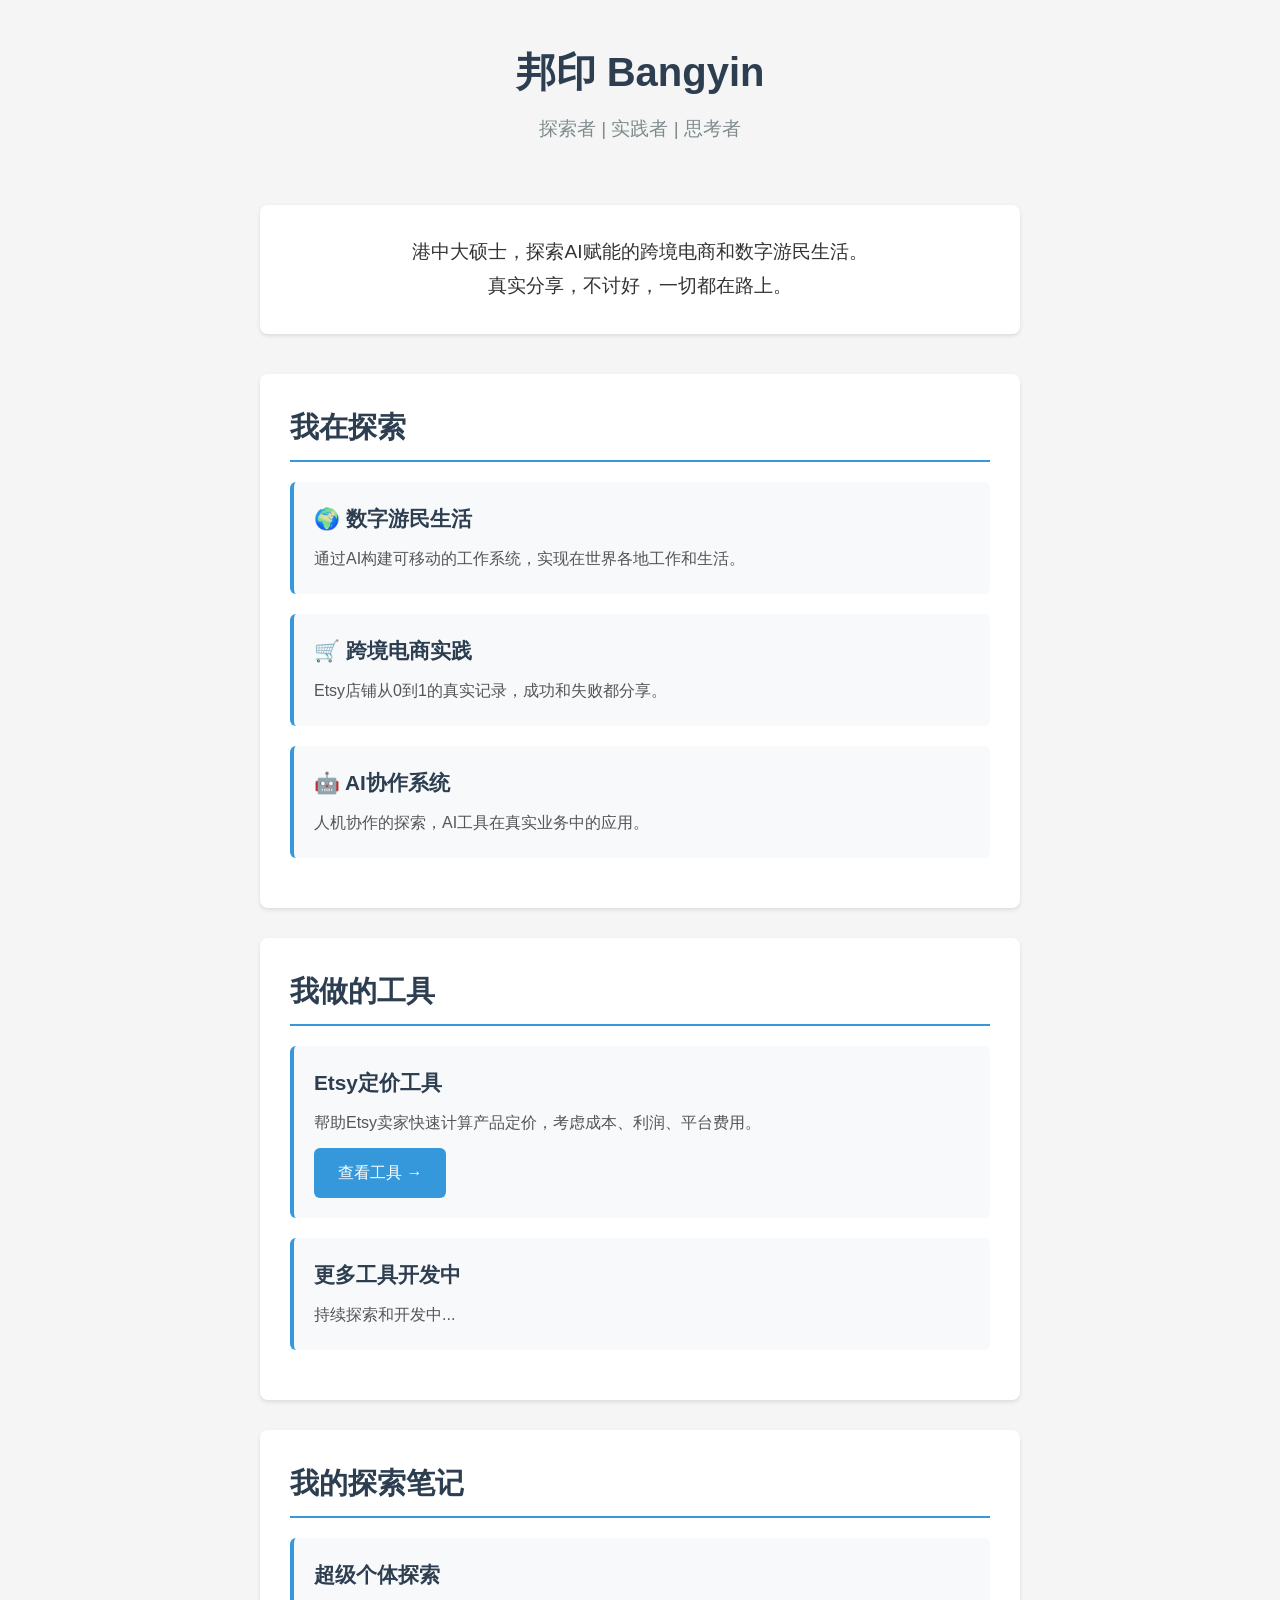
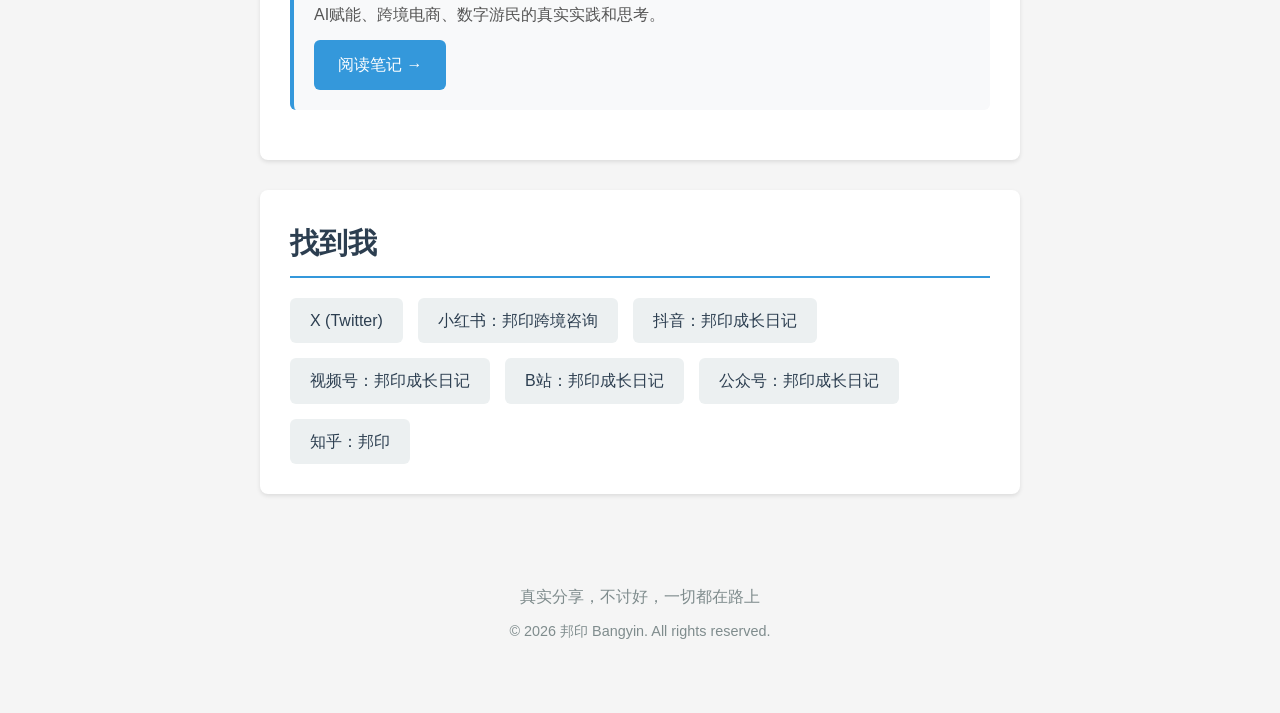
==== index.html @ 6a97afa8 "Deploy: bangyin.me website" ====
<!DOCTYPE html>
<html lang="zh-CN">
<head>
    <meta charset="UTF-8">
    <meta name="viewport" content="width=device-width, initial-scale=1.0">
    <title>邦印 Bangyin - 探索AI赋能的跨境电商和数字游民生活</title>
    <meta name="description" content="邦印，港中大硕士，探索AI赋能的跨境电商和数字游民生活。提供Etsy工具和跨境电商资源。">
    <meta name="keywords" content="邦印,邦印工具,Etsy工具,跨境电商,数字游民,AI赋能,超级个体">
    <style>
        * {
            margin: 0;
            padding: 0;
            box-sizing: border-box;
        }

        body {
            font-family: -apple-system, BlinkMacSystemFont, "Segoe UI", Roboto, "Helvetica Neue", Arial, sans-serif;
            line-height: 1.6;
            color: #333;
            background: #f5f5f5;
        }

        .container {
            max-width: 800px;
            margin: 0 auto;
            padding: 40px 20px;
        }

        header {
            text-align: center;
            margin-bottom: 60px;
        }

        h1 {
            font-size: 2.5em;
            margin-bottom: 10px;
            color: #2c3e50;
        }

        .subtitle {
            font-size: 1.2em;
            color: #7f8c8d;
            margin-bottom: 30px;
        }

        .intro {
            background: white;
            padding: 30px;
            border-radius: 8px;
            margin-bottom: 40px;
            box-shadow: 0 2px 4px rgba(0,0,0,0.1);
        }

        .section {
            background: white;
            padding: 30px;
            border-radius: 8px;
            margin-bottom: 30px;
            box-shadow: 0 2px 4px rgba(0,0,0,0.1);
        }

        h2 {
            font-size: 1.8em;
            margin-bottom: 20px;
            color: #2c3e50;
            border-bottom: 2px solid #3498db;
            padding-bottom: 10px;
        }

        .card {
            background: #f8f9fa;
            padding: 20px;
            border-radius: 6px;
            margin-bottom: 20px;
            border-left: 4px solid #3498db;
        }

        .card h3 {
            font-size: 1.3em;
            margin-bottom: 10px;
            color: #2c3e50;
        }

        .card p {
            color: #555;
            line-height: 1.8;
        }

        .btn {
            display: inline-block;
            padding: 12px 24px;
            background: #3498db;
            color: white;
            text-decoration: none;
            border-radius: 6px;
            margin-top: 10px;
            transition: background 0.3s;
        }

        .btn:hover {
            background: #2980b9;
        }

        .social-links {
            display: flex;
            flex-wrap: wrap;
            gap: 15px;
            margin-top: 20px;
        }

        .social-link {
            padding: 10px 20px;
            background: #ecf0f1;
            border-radius: 6px;
            text-decoration: none;
            color: #2c3e50;
            transition: background 0.3s;
        }

        .social-link:hover {
            background: #bdc3c7;
        }

        footer {
            text-align: center;
            margin-top: 60px;
            padding: 30px;
            color: #7f8c8d;
        }

        @media (max-width: 600px) {
            h1 {
                font-size: 2em;
            }

            .subtitle {
                font-size: 1em;
            }

            .section {
                padding: 20px;
            }
        }
    </style>
</head>
<body>
    <div class="container">
        <header>
            <h1>邦印 Bangyin</h1>
            <p class="subtitle">探索者 | 实践者 | 思考者</p>
        </header>

        <div class="intro">
            <p style="font-size: 1.2em; line-height: 1.8; text-align: center;">
                港中大硕士，探索AI赋能的跨境电商和数字游民生活。<br>
                真实分享，不讨好，一切都在路上。
            </p>
        </div>

        <section class="section">
            <h2>我在探索</h2>

            <div class="card">
                <h3>🌍 数字游民生活</h3>
                <p>通过AI构建可移动的工作系统，实现在世界各地工作和生活。</p>
            </div>

            <div class="card">
                <h3>🛒 跨境电商实践</h3>
                <p>Etsy店铺从0到1的真实记录，成功和失败都分享。</p>
            </div>

            <div class="card">
                <h3>🤖 AI协作系统</h3>
                <p>人机协作的探索，AI工具在真实业务中的应用。</p>
            </div>
        </section>

        <section class="section">
            <h2>我做的工具</h2>

            <div class="card">
                <h3>Etsy定价工具</h3>
                <p>帮助Etsy卖家快速计算产品定价，考虑成本、利润、平台费用。</p>
                <a href="/tools" class="btn">查看工具 →</a>
            </div>

            <div class="card">
                <h3>更多工具开发中</h3>
                <p>持续探索和开发中...</p>
            </div>
        </section>

        <section class="section">
            <h2>我的探索笔记</h2>

            <div class="card">
                <h3>超级个体探索</h3>
                <p>AI赋能、跨境电商、数字游民的真实实践和思考。</p>
                <a href="https://solo.bangyin.me" class="btn">阅读笔记 →</a>
            </div>
        </section>

        <section class="section">
            <h2>找到我</h2>

            <div class="social-links">
                <a href="https://x.com/richbangyin" class="social-link" target="_blank">X (Twitter)</a>
                <a href="#" class="social-link">小红书：邦印跨境咨询</a>
                <a href="#" class="social-link">抖音：邦印成长日记</a>
                <a href="#" class="social-link">视频号：邦印成长日记</a>
                <a href="#" class="social-link">B站：邦印成长日记</a>
                <a href="#" class="social-link">公众号：邦印成长日记</a>
                <a href="#" class="social-link">知乎：邦印</a>
            </div>
        </section>

        <footer>
            <p>真实分享，不讨好，一切都在路上</p>
            <p style="margin-top: 10px; font-size: 0.9em;">© 2026 邦印 Bangyin. All rights reserved.</p>
        </footer>
    </div>
</body>
</html>
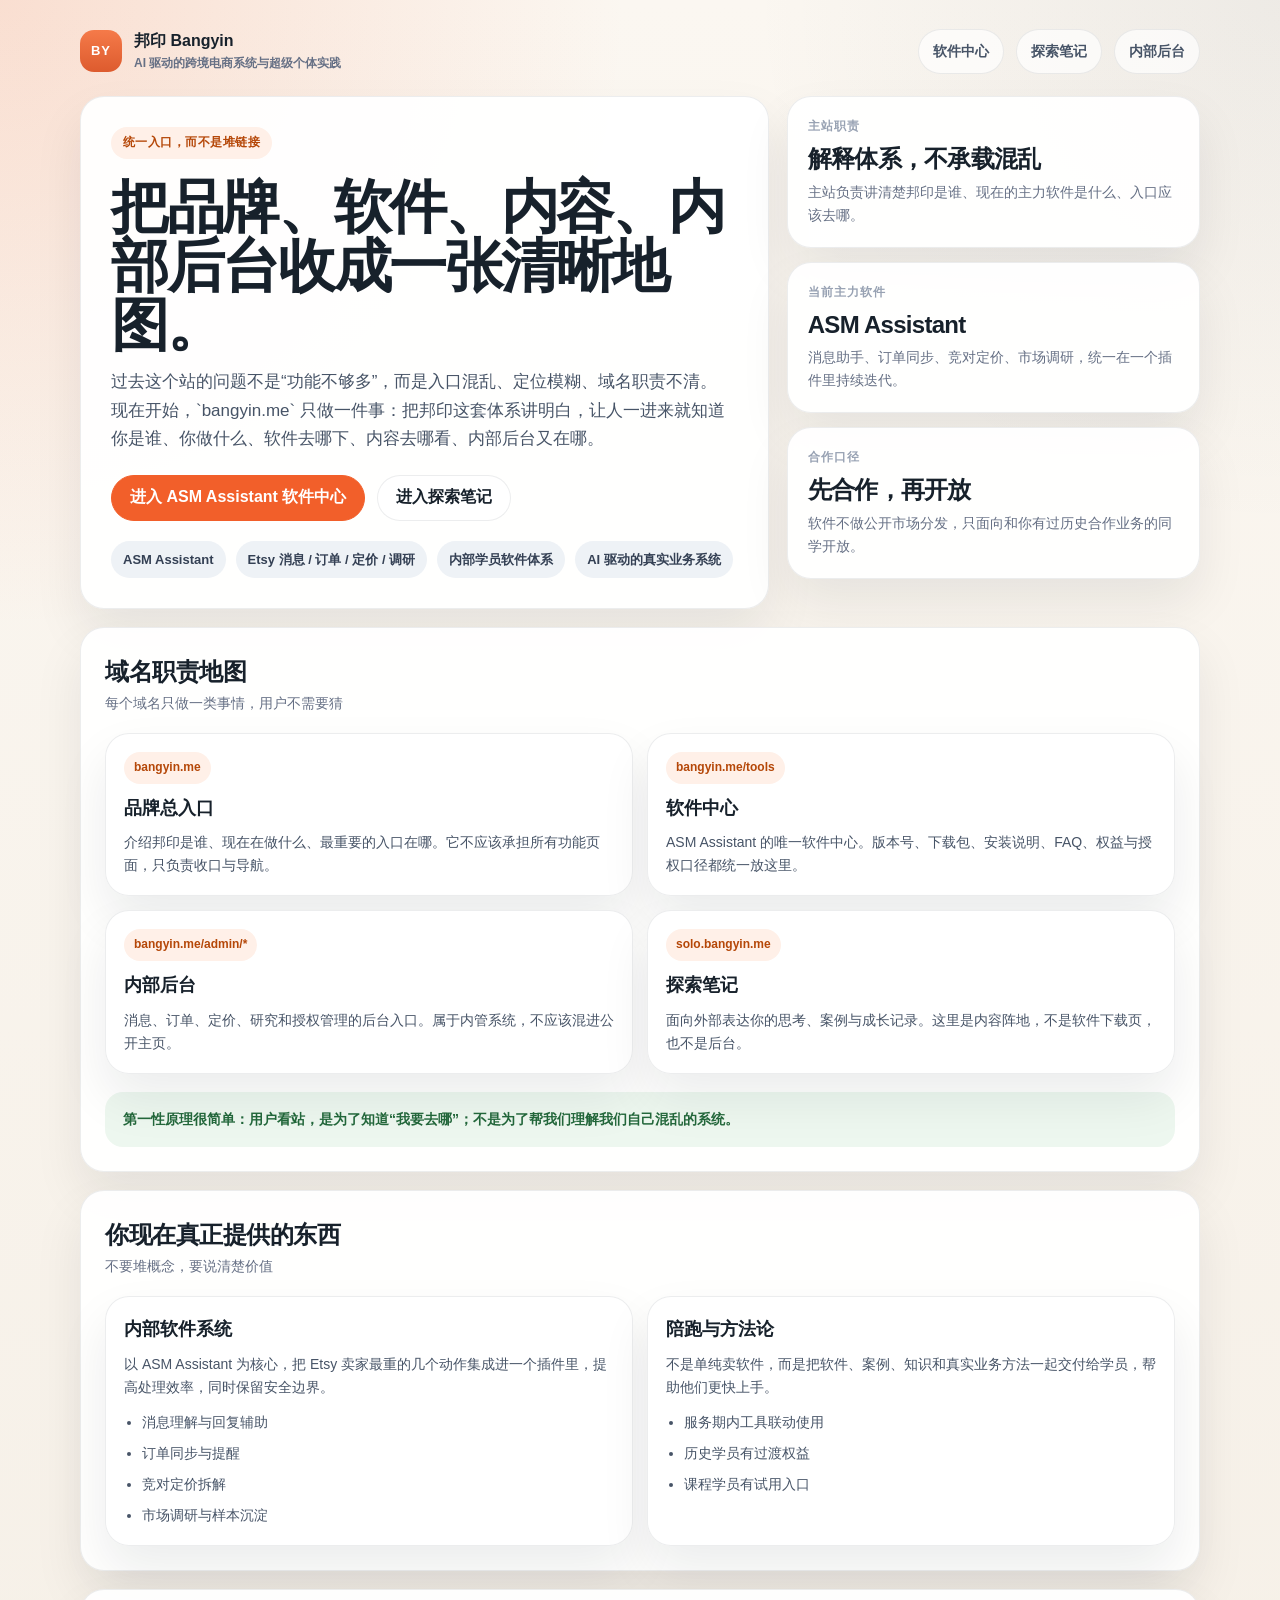
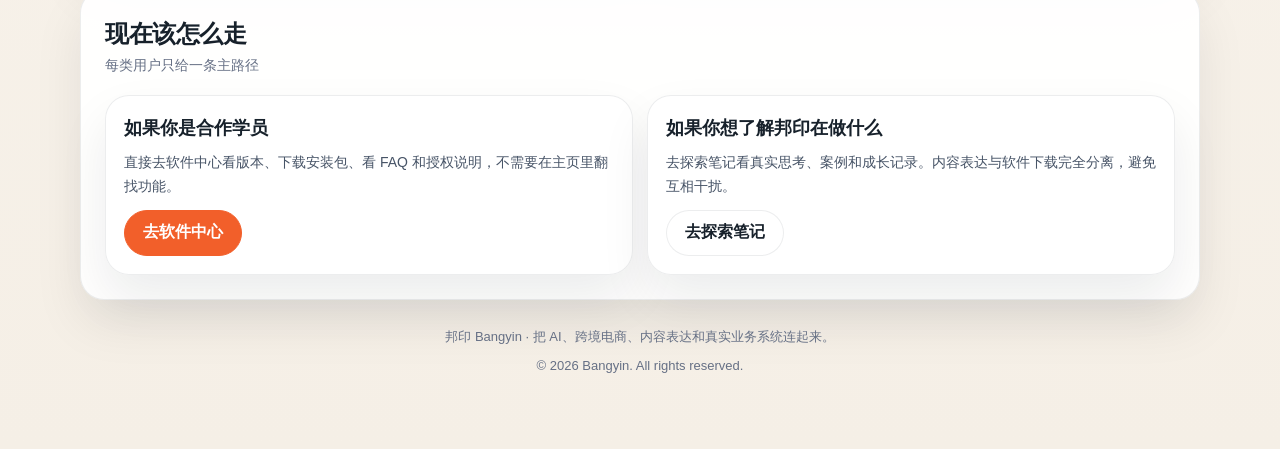
==== commit 733d589f: "Rebuild bangyin.me information architecture and ASM Assistant software center" ====
--- a/index.html
+++ b/index.html
@@ -3,221 +3,500 @@
 <head>
     <meta charset="UTF-8">
     <meta name="viewport" content="width=device-width, initial-scale=1.0">
-    <title>邦印 Bangyin - 探索AI赋能的跨境电商和数字游民生活</title>
-    <meta name="description" content="邦印，港中大硕士，探索AI赋能的跨境电商和数字游民生活。提供Etsy工具和跨境电商资源。">
-    <meta name="keywords" content="邦印,邦印工具,Etsy工具,跨境电商,数字游民,AI赋能,超级个体">
+    <title>邦印 Bangyin | AI 驱动的跨境电商系统与超级个体实践</title>
+    <meta name="description" content="邦印的统一入口。这里把软件、探索笔记、内部工具与合作口径收拢到一个清晰结构里。">
+    <meta name="keywords" content="邦印,Bangyin,ASM Assistant,Etsy工具,跨境电商,AI系统,超级个体,数字游民">
     <style>
+        :root {
+            color-scheme: light;
+            --bg: #f5efe6;
+            --card: rgba(255,255,255,0.94);
+            --text: #17212b;
+            --muted: #667085;
+            --line: rgba(23, 33, 43, 0.08);
+            --accent: #f25f2a;
+            --accent-dark: #d94d1a;
+            --accent-soft: #fff0e8;
+            --ink-soft: #eef2f6;
+            --ok-bg: #edf7ef;
+            --ok-text: #22663a;
+        }
+
         * {
+            box-sizing: border-box;
+        }
+
+        body {
             margin: 0;
-            padding: 0;
-            box-sizing: border-box;
-        }
-
-        body {
-            font-family: -apple-system, BlinkMacSystemFont, "Segoe UI", Roboto, "Helvetica Neue", Arial, sans-serif;
-            line-height: 1.6;
-            color: #333;
-            background: #f5f5f5;
-        }
-
-        .container {
-            max-width: 800px;
+            font-family: "Avenir Next", "PingFang SC", "Hiragino Sans GB", "Microsoft YaHei", sans-serif;
+            color: var(--text);
+            line-height: 1.65;
+            background:
+                radial-gradient(circle at top left, rgba(242,95,42,0.16), transparent 26%),
+                radial-gradient(circle at top right, rgba(23,33,43,0.06), transparent 22%),
+                linear-gradient(180deg, #fbf7f1 0%, var(--bg) 100%);
+        }
+
+        a {
+            color: inherit;
+            text-decoration: none;
+        }
+
+        .page {
+            max-width: 1160px;
             margin: 0 auto;
-            padding: 40px 20px;
-        }
-
-        header {
+            padding: 28px 20px 72px;
+        }
+
+        .nav {
+            display: flex;
+            align-items: center;
+            justify-content: space-between;
+            gap: 16px;
+            margin-bottom: 22px;
+        }
+
+        .brand {
+            display: flex;
+            align-items: center;
+            gap: 12px;
+            font-weight: 800;
+        }
+
+        .brand-mark {
+            width: 42px;
+            height: 42px;
+            border-radius: 14px;
+            display: grid;
+            place-items: center;
+            background: linear-gradient(180deg, #f57a49 0%, #dd5b2e 100%);
+            color: #fff;
+            letter-spacing: 0.08em;
+            font-size: 13px;
+        }
+
+        .nav-links {
+            display: flex;
+            gap: 12px;
+            flex-wrap: wrap;
+        }
+
+        .nav-link {
+            padding: 10px 14px;
+            border-radius: 999px;
+            background: rgba(255,255,255,0.68);
+            border: 1px solid var(--line);
+            font-size: 14px;
+            font-weight: 700;
+            color: #475467;
+        }
+
+        .hero {
+            display: grid;
+            grid-template-columns: minmax(0, 1.25fr) minmax(280px, 0.75fr);
+            gap: 18px;
+            margin-bottom: 18px;
+        }
+
+        .card,
+        .hero-card,
+        .panel,
+        .domain-card,
+        .section-card {
+            border: 1px solid var(--line);
+            border-radius: 24px;
+            background: var(--card);
+            box-shadow: 0 24px 50px rgba(15, 23, 42, 0.08);
+        }
+
+        .hero-card {
+            padding: 30px;
+        }
+
+        .eyebrow {
+            display: inline-flex;
+            align-items: center;
+            gap: 8px;
+            padding: 6px 12px;
+            border-radius: 999px;
+            background: var(--accent-soft);
+            color: #b54708;
+            font-size: 12px;
+            font-weight: 800;
+            letter-spacing: 0.04em;
+            margin-bottom: 18px;
+        }
+
+        h1 {
+            margin: 0 0 14px;
+            font-size: clamp(34px, 5vw, 58px);
+            line-height: 1.02;
+            letter-spacing: -0.04em;
+        }
+
+        .hero-copy {
+            max-width: 760px;
+            color: #475467;
+            font-size: 17px;
+            margin-bottom: 22px;
+        }
+
+        .hero-actions {
+            display: flex;
+            gap: 12px;
+            flex-wrap: wrap;
+            margin-bottom: 20px;
+        }
+
+        .btn {
+            display: inline-flex;
+            align-items: center;
+            justify-content: center;
+            min-height: 46px;
+            padding: 0 18px;
+            border-radius: 999px;
+            border: 1px solid transparent;
+            font-weight: 800;
+            transition: transform .15s ease, background .15s ease, border-color .15s ease;
+        }
+
+        .btn:hover {
+            transform: translateY(-1px);
+        }
+
+        .btn-primary {
+            background: var(--accent);
+            color: #fff;
+            border-color: var(--accent);
+        }
+
+        .btn-primary:hover {
+            background: var(--accent-dark);
+            border-color: var(--accent-dark);
+        }
+
+        .btn-secondary {
+            background: rgba(255,255,255,0.72);
+            border-color: var(--line);
+            color: var(--text);
+        }
+
+        .chip-row {
+            display: flex;
+            gap: 10px;
+            flex-wrap: wrap;
+        }
+
+        .chip {
+            padding: 8px 12px;
+            border-radius: 999px;
+            background: var(--ink-soft);
+            font-size: 13px;
+            font-weight: 700;
+            color: #344054;
+        }
+
+        .hero-side {
+            display: grid;
+            gap: 14px;
+            align-content: start;
+        }
+
+        .panel {
+            padding: 20px;
+        }
+
+        .panel-label {
+            margin-bottom: 8px;
+            font-size: 12px;
+            font-weight: 800;
+            letter-spacing: 0.08em;
+            text-transform: uppercase;
+            color: #98a2b3;
+        }
+
+        .panel-value {
+            font-size: 24px;
+            line-height: 1.15;
+            font-weight: 800;
+            letter-spacing: -0.03em;
+            margin-bottom: 8px;
+        }
+
+        .panel-note {
+            color: var(--muted);
+            font-size: 14px;
+        }
+
+        .layout {
+            display: grid;
+            grid-template-columns: minmax(0, 1fr);
+            gap: 18px;
+        }
+
+        .section-card {
+            padding: 24px;
+        }
+
+        .section-head {
+            display: flex;
+            align-items: flex-end;
+            justify-content: space-between;
+            gap: 12px;
+            margin-bottom: 18px;
+        }
+
+        .section-title {
+            margin: 0;
+            font-size: 24px;
+            letter-spacing: -0.02em;
+        }
+
+        .section-subtitle {
+            color: var(--muted);
+            font-size: 14px;
+        }
+
+        .domain-grid,
+        .offer-grid,
+        .map-grid {
+            display: grid;
+            grid-template-columns: repeat(2, minmax(0, 1fr));
+            gap: 14px;
+        }
+
+        .domain-card,
+        .card {
+            padding: 18px;
+        }
+
+        .domain-card h3,
+        .card h3 {
+            margin: 0 0 8px;
+            font-size: 18px;
+        }
+
+        .domain-card p,
+        .card p,
+        .bullet li {
+            margin: 0;
+            color: #475467;
+            font-size: 14px;
+        }
+
+        .domain-url {
+            display: inline-flex;
+            margin-bottom: 10px;
+            padding: 6px 10px;
+            border-radius: 999px;
+            background: var(--accent-soft);
+            color: #b54708;
+            font-size: 12px;
+            font-weight: 800;
+        }
+
+        .bullet {
+            margin: 12px 0 0;
+            padding-left: 18px;
+        }
+
+        .bullet li + li {
+            margin-top: 8px;
+        }
+
+        .banner {
+            margin-top: 18px;
+            padding: 16px 18px;
+            border-radius: 18px;
+            background: var(--ok-bg);
+            color: var(--ok-text);
+            font-weight: 700;
+            font-size: 14px;
+        }
+
+        footer {
+            margin-top: 26px;
             text-align: center;
-            margin-bottom: 60px;
-        }
-
-        h1 {
-            font-size: 2.5em;
-            margin-bottom: 10px;
-            color: #2c3e50;
-        }
-
-        .subtitle {
-            font-size: 1.2em;
-            color: #7f8c8d;
-            margin-bottom: 30px;
-        }
-
-        .intro {
-            background: white;
-            padding: 30px;
-            border-radius: 8px;
-            margin-bottom: 40px;
-            box-shadow: 0 2px 4px rgba(0,0,0,0.1);
-        }
-
-        .section {
-            background: white;
-            padding: 30px;
-            border-radius: 8px;
-            margin-bottom: 30px;
-            box-shadow: 0 2px 4px rgba(0,0,0,0.1);
-        }
-
-        h2 {
-            font-size: 1.8em;
-            margin-bottom: 20px;
-            color: #2c3e50;
-            border-bottom: 2px solid #3498db;
-            padding-bottom: 10px;
-        }
-
-        .card {
-            background: #f8f9fa;
-            padding: 20px;
-            border-radius: 6px;
-            margin-bottom: 20px;
-            border-left: 4px solid #3498db;
-        }
-
-        .card h3 {
-            font-size: 1.3em;
-            margin-bottom: 10px;
-            color: #2c3e50;
-        }
-
-        .card p {
-            color: #555;
-            line-height: 1.8;
-        }
-
-        .btn {
-            display: inline-block;
-            padding: 12px 24px;
-            background: #3498db;
-            color: white;
-            text-decoration: none;
-            border-radius: 6px;
-            margin-top: 10px;
-            transition: background 0.3s;
-        }
-
-        .btn:hover {
-            background: #2980b9;
-        }
-
-        .social-links {
-            display: flex;
-            flex-wrap: wrap;
-            gap: 15px;
-            margin-top: 20px;
-        }
-
-        .social-link {
-            padding: 10px 20px;
-            background: #ecf0f1;
-            border-radius: 6px;
-            text-decoration: none;
-            color: #2c3e50;
-            transition: background 0.3s;
-        }
-
-        .social-link:hover {
-            background: #bdc3c7;
-        }
-
-        footer {
-            text-align: center;
-            margin-top: 60px;
-            padding: 30px;
-            color: #7f8c8d;
-        }
-
-        @media (max-width: 600px) {
-            h1 {
-                font-size: 2em;
+            color: var(--muted);
+            font-size: 13px;
+        }
+
+        @media (max-width: 920px) {
+            .hero,
+            .domain-grid,
+            .offer-grid,
+            .map-grid {
+                grid-template-columns: 1fr;
             }
-
-            .subtitle {
-                font-size: 1em;
+        }
+
+        @media (max-width: 640px) {
+            .page {
+                padding: 18px 14px 56px;
             }
 
-            .section {
+            .nav {
+                flex-direction: column;
+                align-items: flex-start;
+            }
+
+            .hero-card,
+            .section-card {
                 padding: 20px;
             }
         }
     </style>
 </head>
 <body>
-    <div class="container">
-        <header>
-            <h1>邦印 Bangyin</h1>
-            <p class="subtitle">探索者 | 实践者 | 思考者</p>
-        </header>
-
-        <div class="intro">
-            <p style="font-size: 1.2em; line-height: 1.8; text-align: center;">
-                港中大硕士，探索AI赋能的跨境电商和数字游民生活。<br>
-                真实分享，不讨好，一切都在路上。
-            </p>
-        </div>
-
-        <section class="section">
-            <h2>我在探索</h2>
-
-            <div class="card">
-                <h3>🌍 数字游民生活</h3>
-                <p>通过AI构建可移动的工作系统，实现在世界各地工作和生活。</p>
+    <div class="page">
+        <nav class="nav">
+            <div class="brand">
+                <div class="brand-mark">BY</div>
+                <div>
+                    <div style="font-size:16px;">邦印 Bangyin</div>
+                    <div style="font-size:12px;color:#667085;font-weight:600;">AI 驱动的跨境电商系统与超级个体实践</div>
+                </div>
             </div>
-
-            <div class="card">
-                <h3>🛒 跨境电商实践</h3>
-                <p>Etsy店铺从0到1的真实记录，成功和失败都分享。</p>
+            <div class="nav-links">
+                <a class="nav-link" href="/tools">软件中心</a>
+                <a class="nav-link" href="https://solo.bangyin.me" target="_blank" rel="noreferrer">探索笔记</a>
+                <a class="nav-link" href="/admin/messages">内部后台</a>
             </div>
-
-            <div class="card">
-                <h3>🤖 AI协作系统</h3>
-                <p>人机协作的探索，AI工具在真实业务中的应用。</p>
+        </nav>
+
+        <section class="hero">
+            <div class="hero-card">
+                <div class="eyebrow">统一入口，而不是堆链接</div>
+                <h1>把品牌、软件、内容、内部后台收成一张清晰地图。</h1>
+                <div class="hero-copy">
+                    过去这个站的问题不是“功能不够多”，而是入口混乱、定位模糊、域名职责不清。
+                    现在开始，`bangyin.me` 只做一件事：把邦印这套体系讲明白，让人一进来就知道你是谁、你做什么、软件去哪下、内容去哪看、内部后台又在哪。
+                </div>
+                <div class="hero-actions">
+                    <a class="btn btn-primary" href="/tools">进入 ASM Assistant 软件中心</a>
+                    <a class="btn btn-secondary" href="https://solo.bangyin.me" target="_blank" rel="noreferrer">进入探索笔记</a>
+                </div>
+                <div class="chip-row">
+                    <span class="chip">ASM Assistant</span>
+                    <span class="chip">Etsy 消息 / 订单 / 定价 / 调研</span>
+                    <span class="chip">内部学员软件体系</span>
+                    <span class="chip">AI 驱动的真实业务系统</span>
+                </div>
+            </div>
+
+            <div class="hero-side">
+                <div class="panel">
+                    <div class="panel-label">主站职责</div>
+                    <div class="panel-value">解释体系，不承载混乱</div>
+                    <div class="panel-note">主站负责讲清楚邦印是谁、现在的主力软件是什么、入口应该去哪。</div>
+                </div>
+                <div class="panel">
+                    <div class="panel-label">当前主力软件</div>
+                    <div class="panel-value">ASM Assistant</div>
+                    <div class="panel-note">消息助手、订单同步、竞对定价、市场调研，统一在一个插件里持续迭代。</div>
+                </div>
+                <div class="panel">
+                    <div class="panel-label">合作口径</div>
+                    <div class="panel-value">先合作，再开放</div>
+                    <div class="panel-note">软件不做公开市场分发，只面向和你有过历史合作业务的同学开放。</div>
+                </div>
             </div>
         </section>
 
-        <section class="section">
-            <h2>我做的工具</h2>
-
-            <div class="card">
-                <h3>Etsy定价工具</h3>
-                <p>帮助Etsy卖家快速计算产品定价，考虑成本、利润、平台费用。</p>
-                <a href="/tools" class="btn">查看工具 →</a>
-            </div>
-
-            <div class="card">
-                <h3>更多工具开发中</h3>
-                <p>持续探索和开发中...</p>
-            </div>
-        </section>
-
-        <section class="section">
-            <h2>我的探索笔记</h2>
-
-            <div class="card">
-                <h3>超级个体探索</h3>
-                <p>AI赋能、跨境电商、数字游民的真实实践和思考。</p>
-                <a href="https://solo.bangyin.me" class="btn">阅读笔记 →</a>
-            </div>
-        </section>
-
-        <section class="section">
-            <h2>找到我</h2>
-
-            <div class="social-links">
-                <a href="https://x.com/richbangyin" class="social-link" target="_blank">X (Twitter)</a>
-                <a href="#" class="social-link">小红书：邦印跨境咨询</a>
-                <a href="#" class="social-link">抖音：邦印成长日记</a>
-                <a href="#" class="social-link">视频号：邦印成长日记</a>
-                <a href="#" class="social-link">B站：邦印成长日记</a>
-                <a href="#" class="social-link">公众号：邦印成长日记</a>
-                <a href="#" class="social-link">知乎：邦印</a>
-            </div>
-        </section>
+        <div class="layout">
+            <section class="section-card">
+                <div class="section-head">
+                    <div>
+                        <h2 class="section-title">域名职责地图</h2>
+                        <div class="section-subtitle">每个域名只做一类事情，用户不需要猜</div>
+                    </div>
+                </div>
+                <div class="domain-grid">
+                    <div class="domain-card">
+                        <div class="domain-url">bangyin.me</div>
+                        <h3>品牌总入口</h3>
+                        <p>介绍邦印是谁、现在在做什么、最重要的入口在哪。它不应该承担所有功能页面，只负责收口与导航。</p>
+                    </div>
+                    <div class="domain-card">
+                        <div class="domain-url">bangyin.me/tools</div>
+                        <h3>软件中心</h3>
+                        <p>ASM Assistant 的唯一软件中心。版本号、下载包、安装说明、FAQ、权益与授权口径都统一放这里。</p>
+                    </div>
+                    <div class="domain-card">
+                        <div class="domain-url">bangyin.me/admin/*</div>
+                        <h3>内部后台</h3>
+                        <p>消息、订单、定价、研究和授权管理的后台入口。属于内管系统，不应该混进公开主页。</p>
+                    </div>
+                    <div class="domain-card">
+                        <div class="domain-url">solo.bangyin.me</div>
+                        <h3>探索笔记</h3>
+                        <p>面向外部表达你的思考、案例与成长记录。这里是内容阵地，不是软件下载页，也不是后台。</p>
+                    </div>
+                </div>
+                <div class="banner">
+                    第一性原理很简单：用户看站，是为了知道“我要去哪”；不是为了帮我们理解我们自己混乱的系统。
+                </div>
+            </section>
+
+            <section class="section-card">
+                <div class="section-head">
+                    <div>
+                        <h2 class="section-title">你现在真正提供的东西</h2>
+                        <div class="section-subtitle">不要堆概念，要说清楚价值</div>
+                    </div>
+                </div>
+                <div class="offer-grid">
+                    <div class="card">
+                        <h3>内部软件系统</h3>
+                        <p>以 ASM Assistant 为核心，把 Etsy 卖家最重的几个动作集成进一个插件里，提高处理效率，同时保留安全边界。</p>
+                        <ul class="bullet">
+                            <li>消息理解与回复辅助</li>
+                            <li>订单同步与提醒</li>
+                            <li>竞对定价拆解</li>
+                            <li>市场调研与样本沉淀</li>
+                        </ul>
+                    </div>
+                    <div class="card">
+                        <h3>陪跑与方法论</h3>
+                        <p>不是单纯卖软件，而是把软件、案例、知识和真实业务方法一起交付给学员，帮助他们更快上手。</p>
+                        <ul class="bullet">
+                            <li>服务期内工具联动使用</li>
+                            <li>历史学员有过渡权益</li>
+                            <li>课程学员有试用入口</li>
+                        </ul>
+                    </div>
+                </div>
+            </section>
+
+            <section class="section-card">
+                <div class="section-head">
+                    <div>
+                        <h2 class="section-title">现在该怎么走</h2>
+                        <div class="section-subtitle">每类用户只给一条主路径</div>
+                    </div>
+                </div>
+                <div class="map-grid">
+                    <div class="card">
+                        <h3>如果你是合作学员</h3>
+                        <p>直接去软件中心看版本、下载安装包、看 FAQ 和授权说明，不需要在主页里翻找功能。</p>
+                        <div style="margin-top:12px;">
+                            <a class="btn btn-primary" href="/tools">去软件中心</a>
+                        </div>
+                    </div>
+                    <div class="card">
+                        <h3>如果你想了解邦印在做什么</h3>
+                        <p>去探索笔记看真实思考、案例和成长记录。内容表达与软件下载完全分离，避免互相干扰。</p>
+                        <div style="margin-top:12px;">
+                            <a class="btn btn-secondary" href="https://solo.bangyin.me" target="_blank" rel="noreferrer">去探索笔记</a>
+                        </div>
+                    </div>
+                </div>
+            </section>
+        </div>
 
         <footer>
-            <p>真实分享，不讨好，一切都在路上</p>
-            <p style="margin-top: 10px; font-size: 0.9em;">© 2026 邦印 Bangyin. All rights reserved.</p>
+            <div>邦印 Bangyin · 把 AI、跨境电商、内容表达和真实业务系统连起来。</div>
+            <div style="margin-top:8px;">© 2026 Bangyin. All rights reserved.</div>
         </footer>
     </div>
 </body>
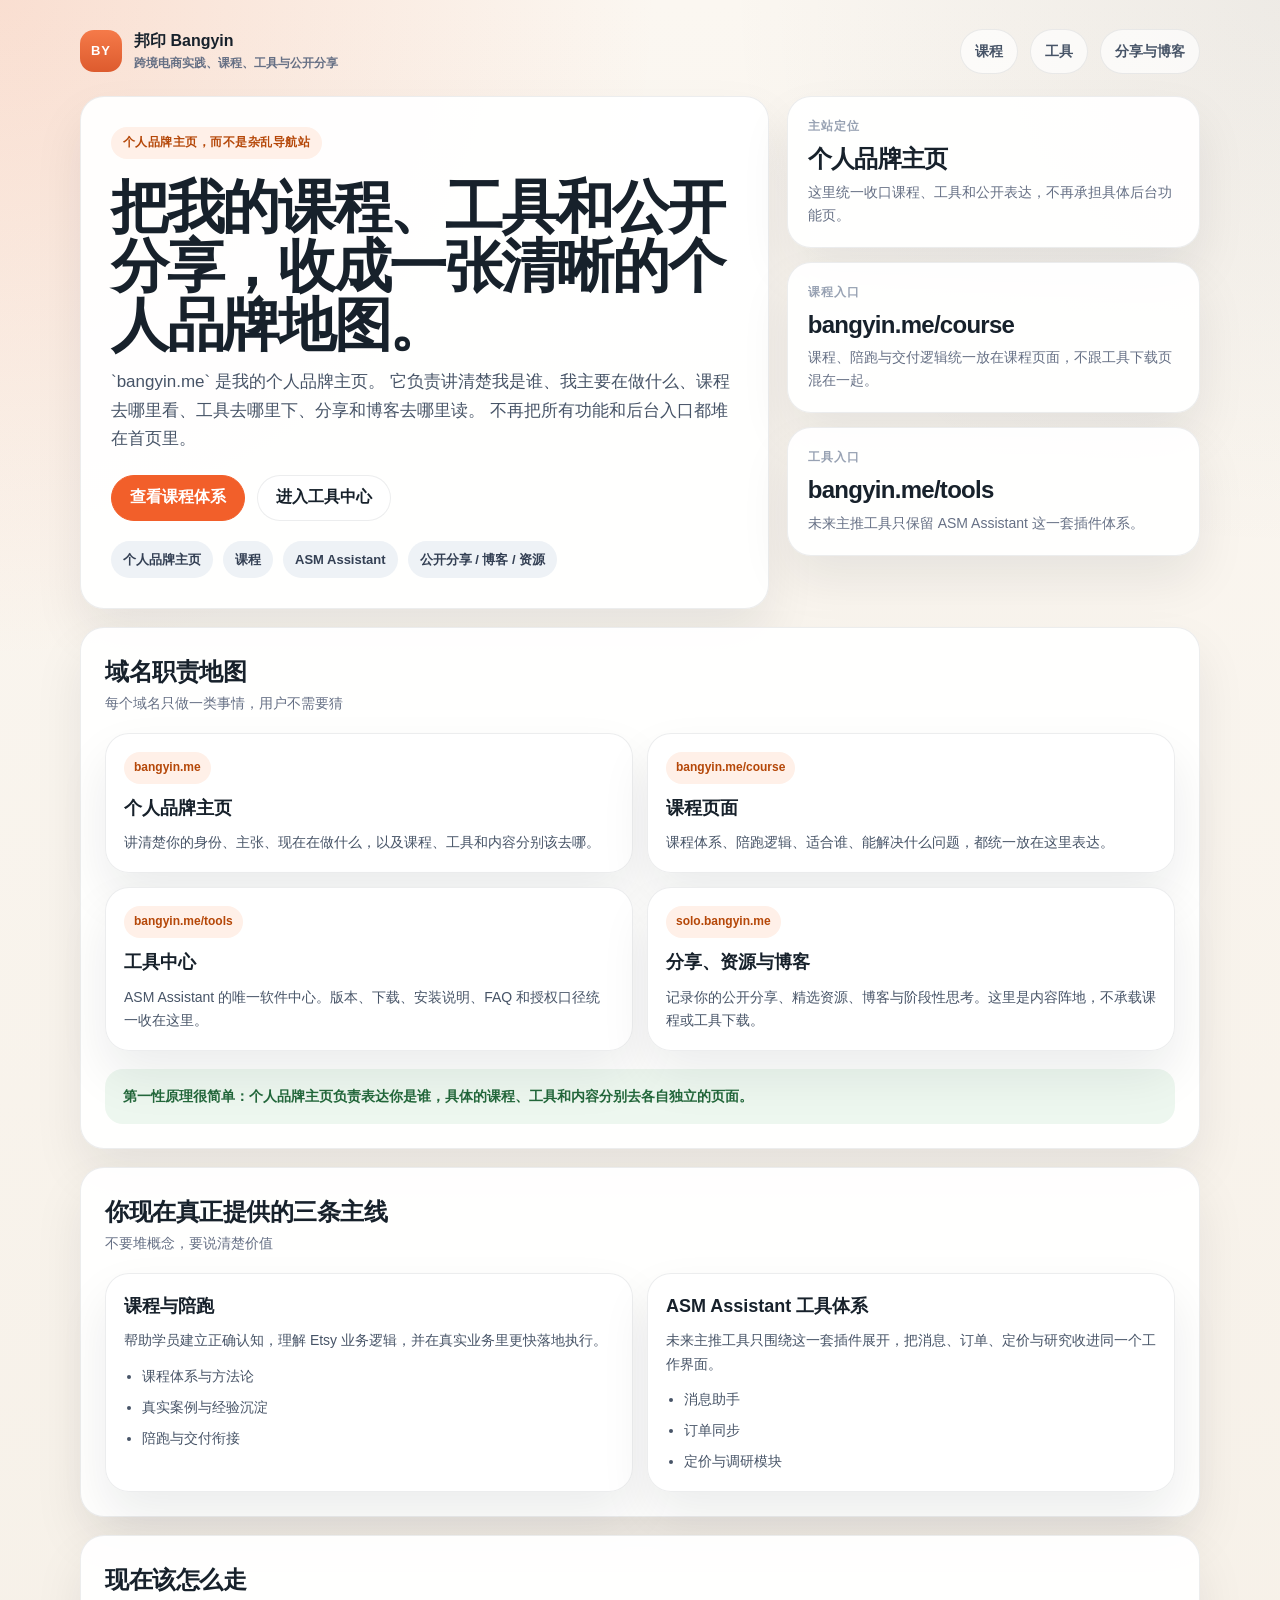
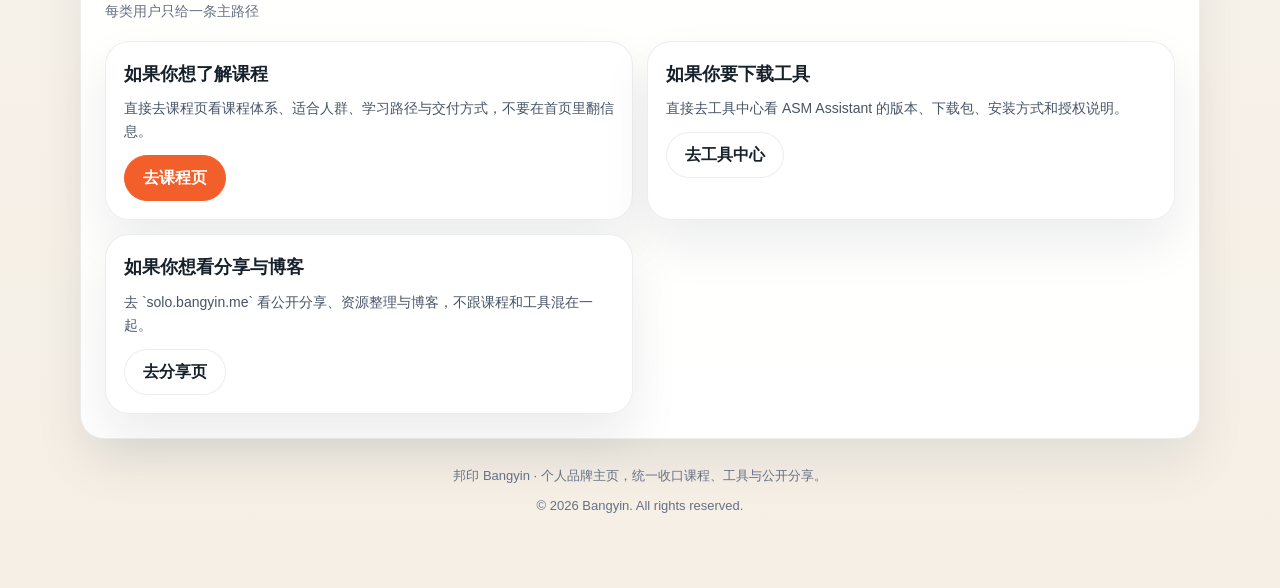
==== commit cf921de8: "Refocus bangyin.me as personal brand and add course page" ====
--- a/index.html
+++ b/index.html
@@ -3,8 +3,8 @@
 <head>
     <meta charset="UTF-8">
     <meta name="viewport" content="width=device-width, initial-scale=1.0">
-    <title>邦印 Bangyin | AI 驱动的跨境电商系统与超级个体实践</title>
-    <meta name="description" content="邦印的统一入口。这里把软件、探索笔记、内部工具与合作口径收拢到一个清晰结构里。">
+    <title>邦印 Bangyin | 个人品牌主页</title>
+    <meta name="description" content="邦印的个人品牌主页。这里统一收口我的课程、工具、公开分享与博客内容。">
     <meta name="keywords" content="邦印,Bangyin,ASM Assistant,Etsy工具,跨境电商,AI系统,超级个体,数字游民">
     <style>
         :root {
@@ -354,51 +354,52 @@
                 <div class="brand-mark">BY</div>
                 <div>
                     <div style="font-size:16px;">邦印 Bangyin</div>
-                    <div style="font-size:12px;color:#667085;font-weight:600;">AI 驱动的跨境电商系统与超级个体实践</div>
+                    <div style="font-size:12px;color:#667085;font-weight:600;">跨境电商实践、课程、工具与公开分享</div>
                 </div>
             </div>
             <div class="nav-links">
-                <a class="nav-link" href="/tools">软件中心</a>
-                <a class="nav-link" href="https://solo.bangyin.me" target="_blank" rel="noreferrer">探索笔记</a>
-                <a class="nav-link" href="/admin/messages">内部后台</a>
+                <a class="nav-link" href="/course">课程</a>
+                <a class="nav-link" href="/tools">工具</a>
+                <a class="nav-link" href="https://solo.bangyin.me" target="_blank" rel="noreferrer">分享与博客</a>
             </div>
         </nav>
 
         <section class="hero">
             <div class="hero-card">
-                <div class="eyebrow">统一入口，而不是堆链接</div>
-                <h1>把品牌、软件、内容、内部后台收成一张清晰地图。</h1>
+                <div class="eyebrow">个人品牌主页，而不是杂乱导航站</div>
+                <h1>把我的课程、工具和公开分享，收成一张清晰的个人品牌地图。</h1>
                 <div class="hero-copy">
-                    过去这个站的问题不是“功能不够多”，而是入口混乱、定位模糊、域名职责不清。
-                    现在开始，`bangyin.me` 只做一件事：把邦印这套体系讲明白，让人一进来就知道你是谁、你做什么、软件去哪下、内容去哪看、内部后台又在哪。
+                    `bangyin.me` 是我的个人品牌主页。
+                    它负责讲清楚我是谁、我主要在做什么、课程去哪里看、工具去哪里下、分享和博客去哪里读。
+                    不再把所有功能和后台入口都堆在首页里。
                 </div>
                 <div class="hero-actions">
-                    <a class="btn btn-primary" href="/tools">进入 ASM Assistant 软件中心</a>
-                    <a class="btn btn-secondary" href="https://solo.bangyin.me" target="_blank" rel="noreferrer">进入探索笔记</a>
+                    <a class="btn btn-primary" href="/course">查看课程体系</a>
+                    <a class="btn btn-secondary" href="/tools">进入工具中心</a>
                 </div>
                 <div class="chip-row">
+                    <span class="chip">个人品牌主页</span>
+                    <span class="chip">课程</span>
                     <span class="chip">ASM Assistant</span>
-                    <span class="chip">Etsy 消息 / 订单 / 定价 / 调研</span>
-                    <span class="chip">内部学员软件体系</span>
-                    <span class="chip">AI 驱动的真实业务系统</span>
+                    <span class="chip">公开分享 / 博客 / 资源</span>
                 </div>
             </div>
 
             <div class="hero-side">
                 <div class="panel">
-                    <div class="panel-label">主站职责</div>
-                    <div class="panel-value">解释体系，不承载混乱</div>
-                    <div class="panel-note">主站负责讲清楚邦印是谁、现在的主力软件是什么、入口应该去哪。</div>
+                    <div class="panel-label">主站定位</div>
+                    <div class="panel-value">个人品牌主页</div>
+                    <div class="panel-note">这里统一收口课程、工具和公开表达，不再承担具体后台功能页。</div>
                 </div>
                 <div class="panel">
-                    <div class="panel-label">当前主力软件</div>
-                    <div class="panel-value">ASM Assistant</div>
-                    <div class="panel-note">消息助手、订单同步、竞对定价、市场调研，统一在一个插件里持续迭代。</div>
+                    <div class="panel-label">课程入口</div>
+                    <div class="panel-value">bangyin.me/course</div>
+                    <div class="panel-note">课程、陪跑与交付逻辑统一放在课程页面，不跟工具下载页混在一起。</div>
                 </div>
                 <div class="panel">
-                    <div class="panel-label">合作口径</div>
-                    <div class="panel-value">先合作，再开放</div>
-                    <div class="panel-note">软件不做公开市场分发，只面向和你有过历史合作业务的同学开放。</div>
+                    <div class="panel-label">工具入口</div>
+                    <div class="panel-value">bangyin.me/tools</div>
+                    <div class="panel-note">未来主推工具只保留 ASM Assistant 这一套插件体系。</div>
                 </div>
             </div>
         </section>
@@ -414,55 +415,54 @@
                 <div class="domain-grid">
                     <div class="domain-card">
                         <div class="domain-url">bangyin.me</div>
-                        <h3>品牌总入口</h3>
-                        <p>介绍邦印是谁、现在在做什么、最重要的入口在哪。它不应该承担所有功能页面，只负责收口与导航。</p>
+                        <h3>个人品牌主页</h3>
+                        <p>讲清楚你的身份、主张、现在在做什么，以及课程、工具和内容分别该去哪。</p>
+                    </div>
+                    <div class="domain-card">
+                        <div class="domain-url">bangyin.me/course</div>
+                        <h3>课程页面</h3>
+                        <p>课程体系、陪跑逻辑、适合谁、能解决什么问题，都统一放在这里表达。</p>
                     </div>
                     <div class="domain-card">
                         <div class="domain-url">bangyin.me/tools</div>
-                        <h3>软件中心</h3>
-                        <p>ASM Assistant 的唯一软件中心。版本号、下载包、安装说明、FAQ、权益与授权口径都统一放这里。</p>
-                    </div>
-                    <div class="domain-card">
-                        <div class="domain-url">bangyin.me/admin/*</div>
-                        <h3>内部后台</h3>
-                        <p>消息、订单、定价、研究和授权管理的后台入口。属于内管系统，不应该混进公开主页。</p>
+                        <h3>工具中心</h3>
+                        <p>ASM Assistant 的唯一软件中心。版本、下载、安装说明、FAQ 和授权口径统一收在这里。</p>
                     </div>
                     <div class="domain-card">
                         <div class="domain-url">solo.bangyin.me</div>
-                        <h3>探索笔记</h3>
-                        <p>面向外部表达你的思考、案例与成长记录。这里是内容阵地，不是软件下载页，也不是后台。</p>
+                        <h3>分享、资源与博客</h3>
+                        <p>记录你的公开分享、精选资源、博客与阶段性思考。这里是内容阵地，不承载课程或工具下载。</p>
                     </div>
                 </div>
                 <div class="banner">
-                    第一性原理很简单：用户看站，是为了知道“我要去哪”；不是为了帮我们理解我们自己混乱的系统。
+                    第一性原理很简单：个人品牌主页负责表达你是谁，具体的课程、工具和内容分别去各自独立的页面。
                 </div>
             </section>
 
             <section class="section-card">
                 <div class="section-head">
                     <div>
-                        <h2 class="section-title">你现在真正提供的东西</h2>
+                        <h2 class="section-title">你现在真正提供的三条主线</h2>
                         <div class="section-subtitle">不要堆概念，要说清楚价值</div>
                     </div>
                 </div>
                 <div class="offer-grid">
                     <div class="card">
-                        <h3>内部软件系统</h3>
-                        <p>以 ASM Assistant 为核心，把 Etsy 卖家最重的几个动作集成进一个插件里，提高处理效率，同时保留安全边界。</p>
+                        <h3>课程与陪跑</h3>
+                        <p>帮助学员建立正确认知，理解 Etsy 业务逻辑，并在真实业务里更快落地执行。</p>
                         <ul class="bullet">
-                            <li>消息理解与回复辅助</li>
-                            <li>订单同步与提醒</li>
-                            <li>竞对定价拆解</li>
-                            <li>市场调研与样本沉淀</li>
+                            <li>课程体系与方法论</li>
+                            <li>真实案例与经验沉淀</li>
+                            <li>陪跑与交付衔接</li>
                         </ul>
                     </div>
                     <div class="card">
-                        <h3>陪跑与方法论</h3>
-                        <p>不是单纯卖软件，而是把软件、案例、知识和真实业务方法一起交付给学员，帮助他们更快上手。</p>
+                        <h3>ASM Assistant 工具体系</h3>
+                        <p>未来主推工具只围绕这一套插件展开，把消息、订单、定价与研究收进同一个工作界面。</p>
                         <ul class="bullet">
-                            <li>服务期内工具联动使用</li>
-                            <li>历史学员有过渡权益</li>
-                            <li>课程学员有试用入口</li>
+                            <li>消息助手</li>
+                            <li>订单同步</li>
+                            <li>定价与调研模块</li>
                         </ul>
                     </div>
                 </div>
@@ -477,17 +477,24 @@
                 </div>
                 <div class="map-grid">
                     <div class="card">
-                        <h3>如果你是合作学员</h3>
-                        <p>直接去软件中心看版本、下载安装包、看 FAQ 和授权说明，不需要在主页里翻找功能。</p>
+                        <h3>如果你想了解课程</h3>
+                        <p>直接去课程页看课程体系、适合人群、学习路径与交付方式，不要在首页里翻信息。</p>
                         <div style="margin-top:12px;">
-                            <a class="btn btn-primary" href="/tools">去软件中心</a>
+                            <a class="btn btn-primary" href="/course">去课程页</a>
                         </div>
                     </div>
                     <div class="card">
-                        <h3>如果你想了解邦印在做什么</h3>
-                        <p>去探索笔记看真实思考、案例和成长记录。内容表达与软件下载完全分离，避免互相干扰。</p>
+                        <h3>如果你要下载工具</h3>
+                        <p>直接去工具中心看 ASM Assistant 的版本、下载包、安装方式和授权说明。</p>
                         <div style="margin-top:12px;">
-                            <a class="btn btn-secondary" href="https://solo.bangyin.me" target="_blank" rel="noreferrer">去探索笔记</a>
+                            <a class="btn btn-secondary" href="/tools">去工具中心</a>
+                        </div>
+                    </div>
+                    <div class="card">
+                        <h3>如果你想看分享与博客</h3>
+                        <p>去 `solo.bangyin.me` 看公开分享、资源整理与博客，不跟课程和工具混在一起。</p>
+                        <div style="margin-top:12px;">
+                            <a class="btn btn-secondary" href="https://solo.bangyin.me" target="_blank" rel="noreferrer">去分享页</a>
                         </div>
                     </div>
                 </div>
@@ -495,7 +502,7 @@
         </div>
 
         <footer>
-            <div>邦印 Bangyin · 把 AI、跨境电商、内容表达和真实业务系统连起来。</div>
+            <div>邦印 Bangyin · 个人品牌主页，统一收口课程、工具与公开分享。</div>
             <div style="margin-top:8px;">© 2026 Bangyin. All rights reserved.</div>
         </footer>
     </div>
